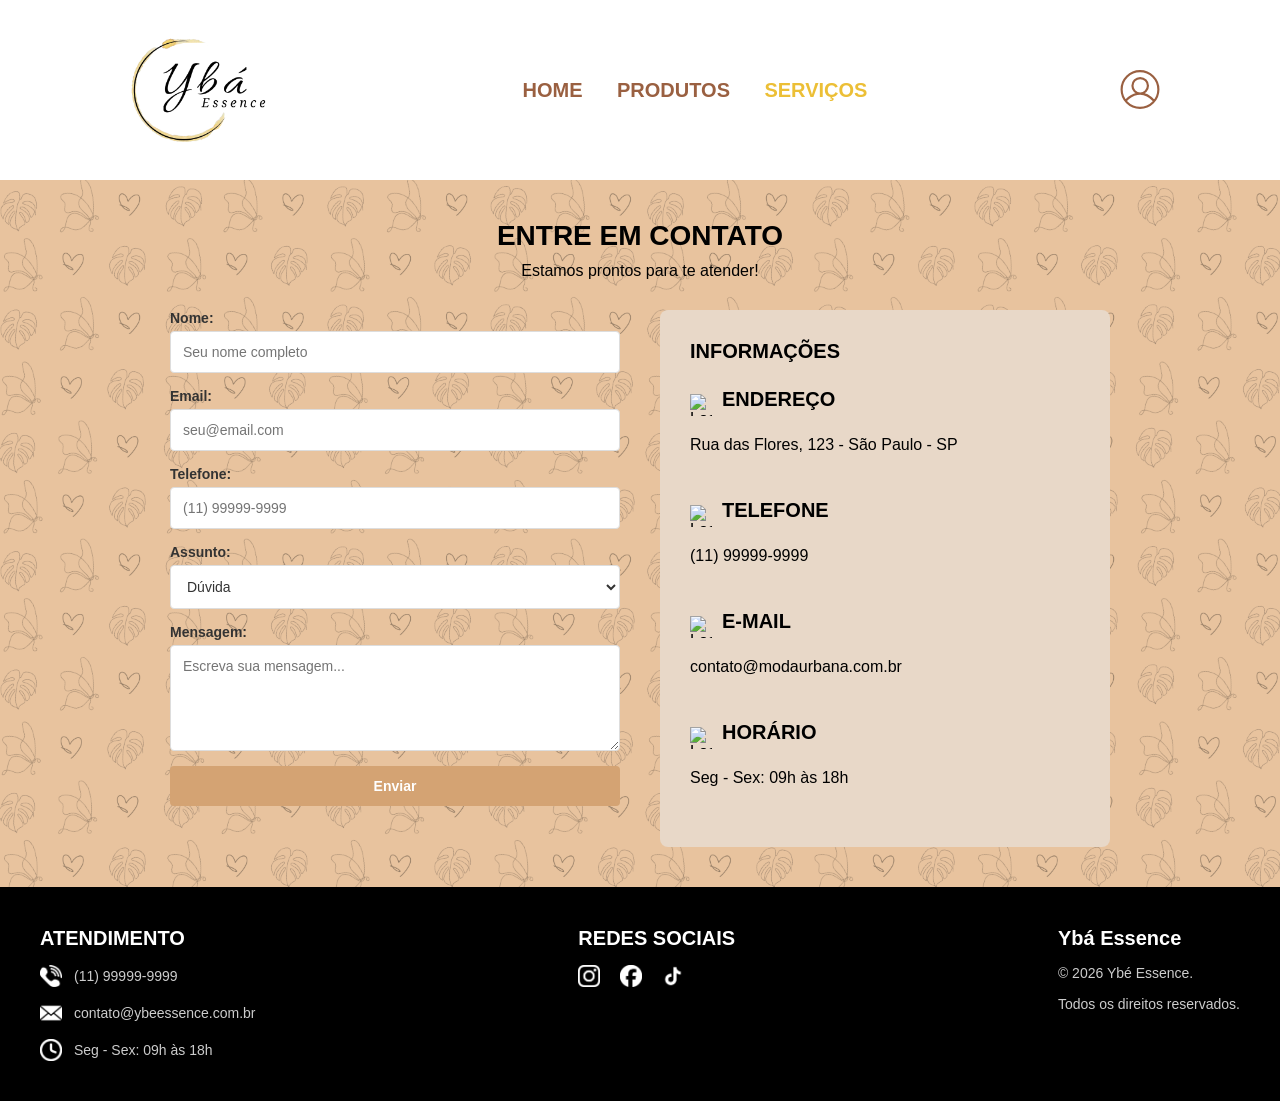
==== agendamento.html @ 57ac3f89 "Primeiro commit" ====
<!DOCTYPE html>
<html>

<head>
    <meta charset="UTF-8">
    <title>Ybá Essence | Agendamento</title>
    <link rel="stylesheet" href="css/style.css">
</head>

<body>
    <header>
        <img id="logo" src="assets/Logo.png" alt="Logo da marca">
        <nav>
            <a href="index.html">HOME</a>
            <a href="produtos.html">PRODUTOS</a>
            <a href="servicos.html" class="atual">SERVIÇOS</a>
        </nav>
        <img id="user" src="assets/Ícone - Usuário.svg" alt="User">
    </header>

    <main>
        <section id="contato">
            <h2>ENTRE EM CONTATO</h2>
            <p>Estamos prontos para te atender!</p>

            <section id="container">
                <form>
					<label for="nome">Nome:</label>
					<input type="text" name="nome" placeholder="Seu nome completo">

					<label for="email">Email:</label>
					<input type="email" name="email" placeholder="seu@email.com">

					<label for="email">Telefone:</label>
					<input type="email" name="telefone" placeholder="(11) 99999-9999">

					<label for="assunto">Assunto:</label>
					<select id="assunto" name="assunto">
						<option>Dúvida</option>
						<option>Compra</option>
						<option>Parceria</option>
					</select>

					<label for="msg">Mensagem:</label>
					<textarea id="msg" name="msg" rows="5" placeholder="Escreva sua mensagem..."></textarea>

					<input type="submit" value="Enviar" class="botao">
				</form>
                
                <div id="info">
                    <h3>INFORMAÇÕES</h3>
                    <div id="item">
                        <img src="Imagens/Local.png" alt="Localização">
                        <h3>ENDEREÇO</h3>
                    </div>
                    <p>Rua das Flores, 123 - São Paulo - SP</p>

                    <div id="item">
                        <img src="Imagens/TelefoneP.png" alt="Localização">
                        <h3>TELEFONE</h3>
                    </div>
                    <p>(11) 99999-9999</p>

                    <div id="item">
                        <img src="Imagens/EmailP.png" alt="Localização">
                        <h3>E-MAIL</h3>
                    </div>
                    <p>contato@modaurbana.com.br</p>

                    <div id="item">
                        <img src="Imagens/RelógioP.png" alt="Localização">
                        <h3>HORÁRIO</h3>
                    </div>
                    <p>Seg - Sex: 09h às 18h</p>
                </div>
			</section>
        </section>
    </main>

    <footer>
        <div class="rodape">
            <div class="atendimento">
                <h3>ATENDIMENTO</h3>
                <div class="item">
                    <img src="assets/TelefoneB.png" alt="Telefone">
                    <p>(11) 99999-9999</p>
                </div>
                <div class="item">
                    <img src="assets/EmailB.png" alt="Email">
                    <p>contato@ybeessence.com.br</p>
                </div>
                <div class="item">
                    <img src="assets/RelógioB.png" alt="Horário">
                    <p>Seg - Sex: 09h às 18h</p>
                </div>
            </div>
            <div class="redes">
                <h3>REDES SOCIAIS</h3>
                <div class="icones">
                    <img src="assets/Instagram.png" alt="Instagram">
                    <img src="assets/Facebook.png" alt="Facebook">
                    <img src="assets/TikTok.png" alt="TikTok">
                </div>
            </div>
            <div class="moda">
                <h3>Ybá Essence</h3>
                <p>© 2026 Ybé Essence.</p>
                <p>Todos os direitos reservados.</p>
            </div>
        </div>
    </footer>
</body>

</html>
---- css/style.css ----
* {
    margin: 0;
    padding: 0;
    box-sizing: border-box;
    font-family: 'Montserrat', sans-serif;
}

body {
    background-color: #E8C39E;
    display: flex;
    flex-direction: column;
    min-height: 100vh;
    background-image: url("../assets/ProductsBackground.png");
    background-size: contain;
}

main {
    flex: 1;
}

/* Tipografia Geral */
h1 {
    font-weight: bold;
    color: white;
    font-size: 40px;
}

h2 {
    font-weight: bold;
    color: black;
    font-size: 28px;
}

h3 {
    font-weight: bold;
    color: black;
    font-size: 20px;
}

p {
    color: black;
    font-size: 16px;
}

.atual,
.destaque {
    color: #ECBF36;
}

/* Botão Geral */
.botao {
    color: white;
    text-align: center;
    font-weight: bold;
    background-color: #d4a373;
    display: inline-block;
    padding: 12px 20px;
    border-radius: 4px;
    cursor: pointer;
    text-decoration: none;
    transition: background 0.3s, border-radius 0.3s;
}

.botao:hover {
    background-color: #9A6041;
    border-radius: 4px;
}


/* ==========================================
   CABEÇALHO & NAVEGAÇÃO
   ========================================== */
header {
    background-color: #ffffff;
    display: flex;
    flex-wrap: wrap;
    justify-content: space-between;
    align-items: center;
    padding: 15px 120px;
    gap: 20px;
}

#logo {
    width: 150px;
    height: auto;
    display: block;
}

nav a {
    color: #9A6041;
    text-decoration: none;
    display: inline-block;
    transition: background 0.3s, color 0.3s;
    font-weight: bold;
    font-size: 20px;
    padding: 10px 15px;
}

nav a:hover {
    background-color: #9A6041;
    color: #ffffff;
    border-radius: 4px;
}

#user {
    width: 40px;
    height: 40px;
    display: block;
}


/* ==========================================
   HOME PAGE - BANNER
   ========================================== */
#banner {
    background-image: url("../assets/Banner.png");
    background-size: cover;
    background-position: center;
    background-repeat: no-repeat;
    background-attachment: fixed;
    /* Imagem de fundo fixada ao rolar */
    display: flex;
    flex-direction: column;
    justify-content: center;
    align-items: flex-start;
    height: 700px;
    padding: 0 40px;
    gap: 20px;
}

#banner h1 {
    color: white;
    text-shadow: 2px 2px 4px #000000;
    font-weight: bold;
    font-size: 60px;
    max-width: 750px;
}

#banner p {
    color: white;
    text-shadow: 2px 2px 4px #000000;
    font-size: 30px;
    max-width: 500px;
}

#banner .botao {
    font-size: 18px;
    padding: 15px 40px;
}

/* ==========================================
   SEÇÃO BACK
   ========================================== */
#back {
    background-image: url("../assets/SobreBanner.png");
    background-size: cover;
}

/* ==========================================
   SEÇÃO SOBRE
   ========================================== */
#sobre {
    background-color: #ffffff;
    text-align: center;
    padding: 40px 20px;
    margin: 25px 25px;
    border-radius: 10px;
}

#sobre p {
    max-width: 800px;
    margin: 20px auto 20px auto;
    line-height: 1.6;
}

#bio {
    max-width: 150px;
    width: auto;
}

/* ==========================================
   CARROSSEL & GRID DE PRODUTOS
   ========================================== */
#produto {
    text-align: center;
    padding: 40px 20px 60px 20px;
}

/* Container do Carrossel (Página Inicial) */
.carrossel-wrapper {
    position: relative;
    max-width: 1200px;
    margin: 30px auto;
    padding: 0 50px;
}

.cards-carrossel {
    display: flex;
    gap: 20px;
    overflow-x: auto;
    scroll-behavior: smooth;
    padding: 10px 0;
    scrollbar-width: none;
    /* Firefox */
}

.cards-carrossel::-webkit-scrollbar {
    display: none;
    /* Chrome, Safari, Edge */
}

.cards-carrossel .roupas {
    flex: 0 0 calc(25% - 15px);
    /* Mostra 4 cards por vez */
    min-width: 240px;
}

/* Botões do Carrossel */
.btn-carrossel {
    position: absolute;
    top: 50%;
    transform: translateY(-50%);
    background-color: rgba(154, 96, 65, 0.85);
    color: white;
    border: none;
    font-size: 22px;
    width: 40px;
    height: 40px;
    border-radius: 50%;
    cursor: pointer;
    z-index: 10;
    transition: background-color 0.3s;
}

.btn-carrossel:hover {
    background-color: #9A6041;
}

.btn-carrossel.prev {
    left: 0;
}

.btn-carrossel.next {
    right: 0;
}

/* Grid de Produtos Padrão (Página de Produtos) */
.cards {
    display: flex;
    flex-wrap: wrap;
    justify-content: center;
    gap: 25px;
    max-width: 1200px;
    margin: 30px auto;
}

/* Card Individual do Produto */
.roupas {
    flex: 1 1 240px;
    max-width: 280px;
    background-color: white;
    text-align: left;
    border-radius: 8px;
    overflow: hidden;
    box-shadow: 0 4px 10px rgba(0, 0, 0, 0.05);
    display: flex;
    flex-direction: column;
}

.roupas img {
    width: 100%;
    height: 250px;
    object-fit: cover;
}

.roupas h3 {
    font-size: 16px;
    color: black;
    margin: 15px 15px 5px 15px;
}

.roupas p {
    font-weight: bold;
    color: #9A6041;
    margin: 5px 15px 15px 15px;
}

/* Botão dentro do card (Página de Produtos) */
.roupas .botao {
    margin: 0 15px 15px 15px;
    align-self: flex-start;
    padding: 8px 20px;
    font-size: 14px;
    background-color: #003C00;
}

.roupas .botao:hover {
    background-color: #081808;
}


/* ==========================================
   PÁGINA DE PRODUTOS (MENU DE FILTROS)
   ========================================== */
#menu {
    text-align: center;
    padding: 40px 20px 10px 20px;
}

#menu h2 {
    margin-bottom: 10px;
}

#menu p {
    margin-bottom: 25px;
}

.estilos {
    display: flex;
    justify-content: center;
    flex-wrap: wrap;
    gap: 15px;
    margin-bottom: 30px;
}

.estilos .botao {
    color: black;
    background-color: #ffffff;
    border: 1px solid #ddd;
}

.estilos .botao:hover {
    color: white;
    background-color: #d4a373;
    border-color: #d4a373;
}


/* ==========================================
   CONTATO, AGENDAMENTO & FORMULÁRIOS
   ========================================== */
#contato {
    padding: 40px 20px;
    text-align: center;
}

#contato h2 {
    margin-bottom: 10px;
}

#contato p {
    margin-bottom: 30px;
}

#container {
    display: flex;
    flex-wrap: wrap;
    justify-content: center;
    gap: 40px;
    max-width: 1000px;
    margin: 0 auto;
    text-align: left;
}

/* Formulário de Contato */
form {
    display: flex;
    flex-direction: column;
    width: 100%;
    max-width: 450px;
}

form label {
    font-weight: bold;
    font-size: 14px;
    margin-bottom: 5px;
    color: #333;
}

form input,
form select,
form textarea {
    width: 100%;
    /* Corrigido de 200% para 100% */
    padding: 12px;
    margin-bottom: 15px;
    border: 1px solid #ddd;
    border-radius: 4px;
    background-color: #ffffff;
    font-size: 14px;
    color: #333;
}

form .botao {
    border: none;
    align-self: flex-start;
    background-color: #d4a373;
}

form .botao:hover {
    background-color: #8f6943;
}

/* Caixa de Informações (Agendamento) */
#info {
    background-color: #e8d8c8;
    padding: 30px;
    border-radius: 8px;
    width: 100%;
    max-width: 450px;
    display: flex;
    flex-direction: column;
    gap: 15px;
}

#info h3 {
    margin-bottom: 10px;
}

#item {
    display: flex;
    align-items: center;
    gap: 10px;
}

#item img {
    width: 22px;
    height: 22px;
}

#localização {
    display: flex;
    justify-content: center;
    align-items: center;
    padding: 20px 20px 50px 20px;
    width: 100%;
}

#localização img {
    max-width: 1000px;
    width: 100%;
    height: auto;
    border-radius: 8px;
}


/* ==========================================
   RODAPÉ (STICKY FOOTER FIXADO)
   ========================================== */
footer {
    background-color: #000000;
    padding: 40px 20px;
    margin-top: auto;
    /* Empurra o rodapé para o final da tela */
}

.rodape {
    max-width: 1200px;
    margin: 0 auto;
    display: flex;
    justify-content: space-between;
    align-items: flex-start;
    gap: 40px;
    flex-wrap: wrap;
}

.atendimento,
.redes,
.moda {
    display: flex;
    flex-direction: column;
    gap: 15px;
}

.atendimento h3,
.redes h3,
.moda h3 {
    color: white;
}

.atendimento .item {
    display: flex;
    align-items: center;
    gap: 12px;
}

.atendimento .item img,
.icones img {
    width: 22px;
    height: 22px;
}

.atendimento p,
.moda p {
    color: #cccccc;
    font-size: 14px;
}

.icones {
    display: flex;
    gap: 20px;
}
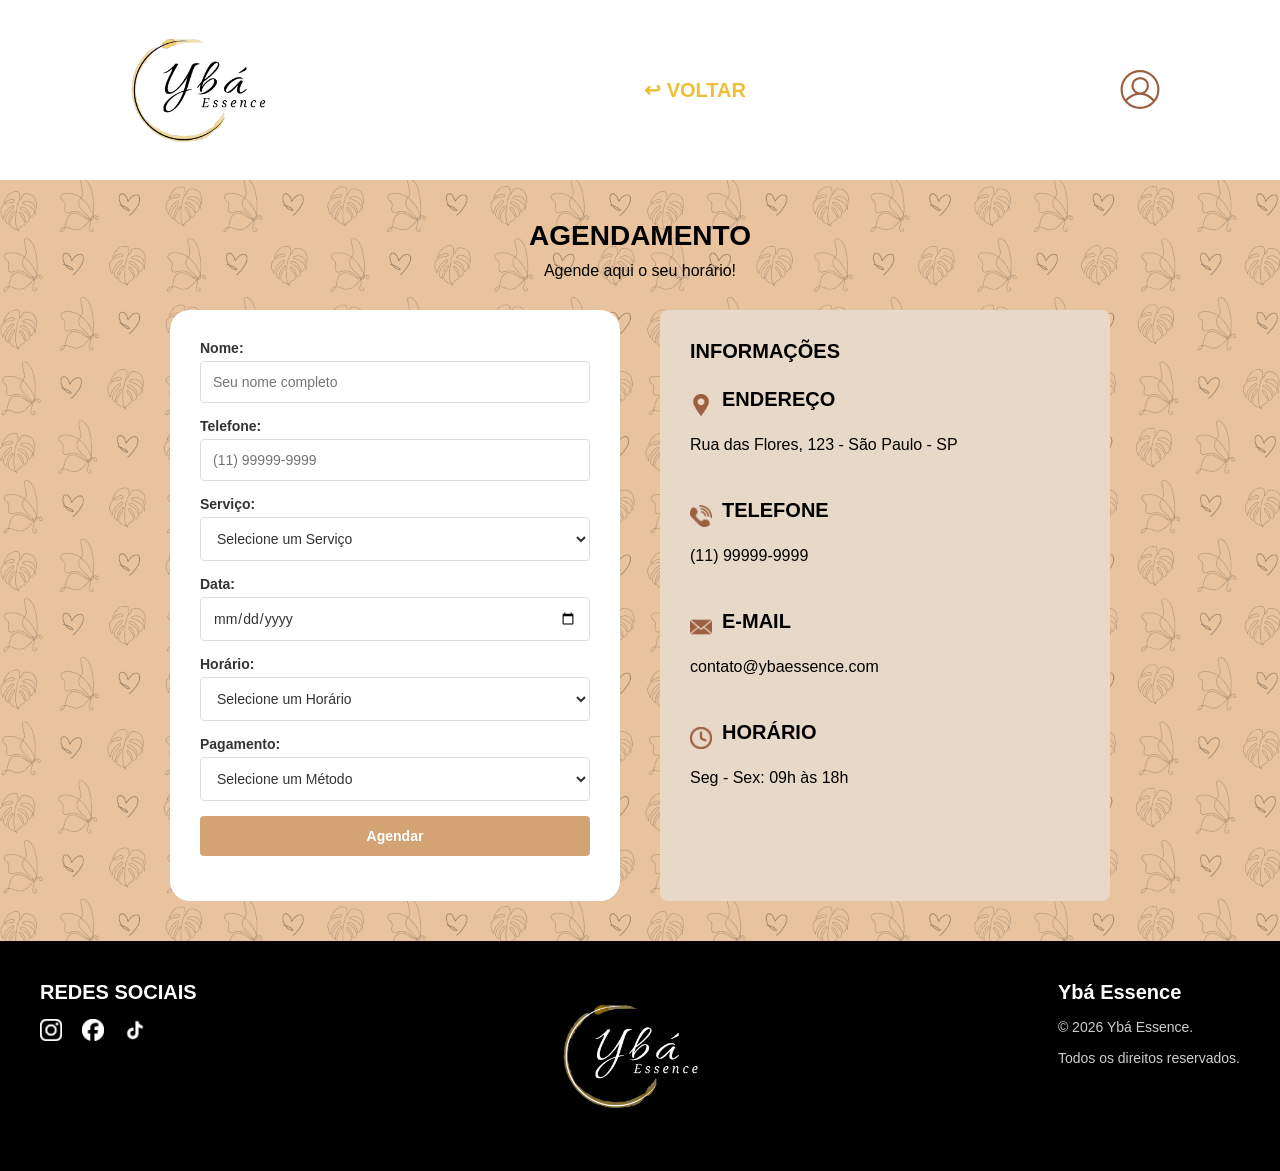
==== commit 424cfb08: "Atualização Final do Site" ====
--- a/agendamento.html
+++ b/agendamento.html
@@ -10,90 +10,97 @@
 <body>
     <header>
         <img id="logo" src="assets/Logo.png" alt="Logo da marca">
-        <nav>
-            <a href="index.html">HOME</a>
-            <a href="produtos.html">PRODUTOS</a>
-            <a href="servicos.html" class="atual">SERVIÇOS</a>
+        <nav class="agendamento-nav">
+            <a href="servicos.html" class="atual">↩ VOLTAR</a>
         </nav>
         <img id="user" src="assets/Ícone - Usuário.svg" alt="User">
     </header>
 
     <main>
         <section id="contato">
-            <h2>ENTRE EM CONTATO</h2>
-            <p>Estamos prontos para te atender!</p>
+            <h2>AGENDAMENTO</h2>
+            <p>Agende aqui o seu horário!</p>
 
             <section id="container">
                 <form>
-					<label for="nome">Nome:</label>
-					<input type="text" name="nome" placeholder="Seu nome completo">
+                    <label for="nome">Nome:</label>
+                    <input type="text" name="nome" placeholder="Seu nome completo">
 
-					<label for="email">Email:</label>
-					<input type="email" name="email" placeholder="seu@email.com">
+                    <label for="telefone">Telefone:</label>
+                    <input type="tel" name="telefone" placeholder="(11) 99999-9999">
 
-					<label for="email">Telefone:</label>
-					<input type="email" name="telefone" placeholder="(11) 99999-9999">
+                    <label for="servico">Serviço:</label>
+                    <select id="servico" name="servico">
+                        <option value="" disabled selected>Selecione um Serviço</option>
+                        <option>Bronzeamento Abrasileirado</option>
+                        <option>Depilação Brasileira</option>
+                        <option>Drenagem Linfática</option>
+                        <option>Esfoliação Corporal</option>
+                        <option>Limpeza Corporal</option>
+                        <option>Limpeza Facial</option>
+                        <option>Massagem</option>
+                    </select>
 
-					<label for="assunto">Assunto:</label>
-					<select id="assunto" name="assunto">
-						<option>Dúvida</option>
-						<option>Compra</option>
-						<option>Parceria</option>
-					</select>
+                    <label for="data">Data:</label>
+                    <input type="date" id="data" name="data">
 
-					<label for="msg">Mensagem:</label>
-					<textarea id="msg" name="msg" rows="5" placeholder="Escreva sua mensagem..."></textarea>
+                    <label for="horario">Horário:</label>
+                    <select id="horario" name="horario">
+                        <option value="" disabled selected>Selecione um Horário</option>
+                        <option>09:00</option>
+                        <option>10:00</option>
+                        <option>11:00</option>
+                        <option>12:00</option>
+                        <option>13:00</option>
+                        <option>14:00</option>
+                        <option>15:00</option>
+                        <option>16:00</option>
+                        <option>17:00</option>
+                    </select>
 
-					<input type="submit" value="Enviar" class="botao">
-				</form>
-                
+                    <label for="pagamento">Pagamento:</label>
+                    <select id="pagamento" name="pagamento">
+                        <option value="" disabled selected>Selecione um Método</option>
+                        <option>PIX</option>
+                        <option>Cartão de Crédito</option>
+                        <option>Cartão de Débito</option>
+                    </select>
+
+                    <input type="submit" value="Agendar" class="botao">
+                </form>
+
                 <div id="info">
                     <h3>INFORMAÇÕES</h3>
                     <div id="item">
-                        <img src="Imagens/Local.png" alt="Localização">
+                        <img src="assets/Localização.png" alt="Localização">
                         <h3>ENDEREÇO</h3>
                     </div>
                     <p>Rua das Flores, 123 - São Paulo - SP</p>
 
                     <div id="item">
-                        <img src="Imagens/TelefoneP.png" alt="Localização">
+                        <img src="assets/Telefone.png" alt="Localização">
                         <h3>TELEFONE</h3>
                     </div>
                     <p>(11) 99999-9999</p>
 
                     <div id="item">
-                        <img src="Imagens/EmailP.png" alt="Localização">
+                        <img src="assets/Email.png" alt="Localização">
                         <h3>E-MAIL</h3>
                     </div>
-                    <p>contato@modaurbana.com.br</p>
+                    <p>contato@ybaessence.com</p>
 
                     <div id="item">
-                        <img src="Imagens/RelógioP.png" alt="Localização">
+                        <img src="assets/Relógio.png" alt="Localização">
                         <h3>HORÁRIO</h3>
                     </div>
                     <p>Seg - Sex: 09h às 18h</p>
                 </div>
-			</section>
+            </section>
         </section>
     </main>
 
     <footer>
         <div class="rodape">
-            <div class="atendimento">
-                <h3>ATENDIMENTO</h3>
-                <div class="item">
-                    <img src="assets/TelefoneB.png" alt="Telefone">
-                    <p>(11) 99999-9999</p>
-                </div>
-                <div class="item">
-                    <img src="assets/EmailB.png" alt="Email">
-                    <p>contato@ybeessence.com.br</p>
-                </div>
-                <div class="item">
-                    <img src="assets/RelógioB.png" alt="Horário">
-                    <p>Seg - Sex: 09h às 18h</p>
-                </div>
-            </div>
             <div class="redes">
                 <h3>REDES SOCIAIS</h3>
                 <div class="icones">
@@ -102,9 +109,10 @@
                     <img src="assets/TikTok.png" alt="TikTok">
                 </div>
             </div>
+            <img id="logo" src="assets/LogoBranco.png" alt="Logo da marca">
             <div class="moda">
                 <h3>Ybá Essence</h3>
-                <p>© 2026 Ybé Essence.</p>
+                <p>© 2026 Ybá Essence.</p>
                 <p>Todos os direitos reservados.</p>
             </div>
         </div>
--- a/css/style.css
+++ b/css/style.css
@@ -66,7 +66,6 @@
     border-radius: 4px;
 }
 
-
 /* ==========================================
    CABEÇALHO & NAVEGAÇÃO
    ========================================== */
@@ -107,7 +106,6 @@
     height: 40px;
     display: block;
 }
-
 
 /* ==========================================
    HOME PAGE - BANNER
@@ -118,7 +116,6 @@
     background-position: center;
     background-repeat: no-repeat;
     background-attachment: fixed;
-    /* Imagem de fundo fixada ao rolar */
     display: flex;
     flex-direction: column;
     justify-content: center;
@@ -148,16 +145,13 @@
     padding: 15px 40px;
 }
 
-/* ==========================================
-   SEÇÃO BACK
-   ========================================== */
 #back {
     background-image: url("../assets/SobreBanner.png");
     background-size: cover;
 }
 
 /* ==========================================
-   SEÇÃO SOBRE
+   SEÇÃO SOBRE / AGENDAR PADRÃO (Home e Produtos)
    ========================================== */
 #sobre {
     background-color: #ffffff;
@@ -173,9 +167,12 @@
     line-height: 1.6;
 }
 
+/* Correção para o ícone da Biotecnology na página de Produtos */
 #bio {
-    max-width: 150px;
-    width: auto;
+    width: 150px;
+    height: auto;
+    display: block;
+    margin: 0 auto 15px auto;
 }
 
 /* ==========================================
@@ -186,7 +183,6 @@
     padding: 40px 20px 60px 20px;
 }
 
-/* Container do Carrossel (Página Inicial) */
 .carrossel-wrapper {
     position: relative;
     max-width: 1200px;
@@ -201,21 +197,17 @@
     scroll-behavior: smooth;
     padding: 10px 0;
     scrollbar-width: none;
-    /* Firefox */
 }
 
 .cards-carrossel::-webkit-scrollbar {
     display: none;
-    /* Chrome, Safari, Edge */
 }
 
 .cards-carrossel .roupas {
     flex: 0 0 calc(25% - 15px);
-    /* Mostra 4 cards por vez */
     min-width: 240px;
 }
 
-/* Botões do Carrossel */
 .btn-carrossel {
     position: absolute;
     top: 50%;
@@ -244,7 +236,6 @@
     right: 0;
 }
 
-/* Grid de Produtos Padrão (Página de Produtos) */
 .cards {
     display: flex;
     flex-wrap: wrap;
@@ -254,7 +245,6 @@
     margin: 30px auto;
 }
 
-/* Card Individual do Produto */
 .roupas {
     flex: 1 1 240px;
     max-width: 280px;
@@ -285,7 +275,11 @@
     margin: 5px 15px 15px 15px;
 }
 
-/* Botão dentro do card (Página de Produtos) */
+.roupas:hover {
+    transform: translateY(-5px);
+    box-shadow: 0 8px 15px rgba(0, 0, 0, 0.15);
+}
+
 .roupas .botao {
     margin: 0 15px 15px 15px;
     align-self: flex-start;
@@ -298,6 +292,224 @@
     background-color: #081808;
 }
 
+/* ==========================================
+   PÁGINA DE SERVIÇOS (LAYOUT CASCATA & BANNER)
+   ========================================== */
+.pagina-servicos #servicos-container {
+    display: flex;
+    width: 100%;
+    align-items: stretch;
+    /* Garante que os dois lados tenham a mesma altura */
+}
+
+.pagina-servicos .servicos-banner-lado {
+    width: 55%;
+    display: flex;
+    flex-direction: column;
+    justify-content: space-between;
+    /* Distribui o banner no topo e o card agendar no fim */
+    gap: 30px;
+    padding-bottom: 40px;
+}
+
+.pagina-servicos .banner-conteudo {
+    background-image: url("../assets/ServicoBanner.png");
+    background-size: cover;
+    background-position: center;
+    padding: 80px 50px;
+    clip-path: polygon(0 0, 100% 0, 80% 100%, 0 100%);
+    flex: 1;
+    /* Faz o banner se expandir para preencher todo o espaço vertical acima do card */
+    display: flex;
+    flex-direction: column;
+    justify-content: center;
+}
+
+.pagina-servicos .banner-conteudo h1 {
+    font-size: 100px;
+    color: white;
+    text-shadow: 2px 2px 4px rgba(0, 0, 0, 0.6);
+    margin-bottom: 20px;
+}
+
+
+/* Seção Agendar */
+.pagina-servicos #agendar {
+    width: 90%;
+    max-width: 810px;
+    background-color: white;
+    border-radius: 8px;
+    padding: 25px;
+    margin-left: 20px;
+    box-shadow: 0 4px 10px rgba(0, 0, 0, 0.05);
+    display: flex;
+    flex-direction: row;
+    align-items: center;
+    gap: 20px;
+}
+
+.pagina-servicos #agendar img {
+    width: 100px;
+    height: 100px;
+    object-fit: contain;
+    margin: 0;
+}
+
+.pagina-servicos .agendar-texto {
+    display: flex;
+    flex-direction: column;
+    align-items: flex-start;
+    gap: 10px;
+}
+
+.pagina-servicos .agendar-texto h2 {
+    font-size: 22px;
+    color: black;
+}
+
+.pagina-servicos .agendar-texto p {
+    font-size: 15px;
+    color: #333;
+    line-height: 1.4;
+}
+
+.pagina-servicos .agendar-texto .botao {
+    margin-top: 5px;
+}
+
+/* Lado Direito: Cards em Cascata */
+.pagina-servicos .servicos-cards-lado {
+    width: 45%;
+    padding: 40px 20px;
+}
+
+.pagina-servicos .cards-cascata {
+    display: flex;
+    flex-direction: column;
+    gap: 35px;
+}
+
+/* Card individual do serviço */
+.pagina-servicos .servico {
+    flex: 1 1 170px;
+    max-width: 450px;
+    background-color: white;
+    text-align: left;
+    border-radius: 8px;
+    overflow: hidden;
+    box-shadow: 0 4px 10px rgba(0, 0, 0, 0.05);
+    display: flex;
+    flex-direction: row;
+    align-items: center;
+    padding: 15px;
+    gap: 15px;
+    transition: transform 0.3s ease;
+}
+
+/* Imagem do ícone/serviço */
+.pagina-servicos .servico img {
+    width: 80px;
+    height: 80px;
+    object-fit: contain;
+    flex-shrink: 0;
+    margin: 0;
+}
+
+/* Container de Texto (Título + Descrição em coluna) */
+.pagina-servicos .servico-info {
+    display: flex;
+    flex-direction: column;
+    gap: 6px;
+}
+
+.pagina-servicos .servico-info h3 {
+    font-size: 17px;
+    color: black;
+    margin: 0;
+    font-weight: bold;
+}
+
+.pagina-servicos .servico-info p {
+    font-size: 13px;
+    color: #444444;
+    line-height: 1.4;
+    margin: 0;
+}
+
+.pagina-servicos .cards-cascata .card-1 {
+    margin-left: 230px;
+}
+
+.pagina-servicos .cards-cascata .card-2 {
+    margin-left: 210px;
+}
+
+.pagina-servicos .cards-cascata .card-3 {
+    margin-left: 170px;
+}
+
+.pagina-servicos .cards-cascata .card-4 {
+    margin-left: 130px;
+}
+
+.pagina-servicos .cards-cascata .card-5 {
+    margin-left: 90px;
+}
+
+.pagina-servicos .cards-cascata .card-6 {
+    margin-left: 50px;
+}
+
+.pagina-servicos .cards-cascata .card-7 {
+    margin-left: 10px;
+}
+
+.pagina-servicos .cards-cascata .servico:hover {
+    transform: translateY(-5px);
+    box-shadow: 0 8px 15px rgba(0, 0, 0, 0.15);
+}
+
+@media (max-width: 900px) {
+    .pagina-servicos #servicos-container {
+        flex-direction: column;
+    }
+
+    .pagina-servicos .servicos-banner-lado,
+    .pagina-servicos .servicos-cards-lado {
+        width: 100%;
+        padding: 20px;
+    }
+
+    .pagina-servicos #agendar {
+        width: 100%;
+        margin-left: 0;
+    }
+
+    .pagina-servicos .cards-cascata .servico {
+        margin-left: 0 !important;
+    }
+}
+
+@media (max-width: 900px) {
+    .pagina-servicos #servicos-container {
+        flex-direction: column;
+    }
+
+    .pagina-servicos .servicos-banner-lado,
+    .pagina-servicos .servicos-cards-lado {
+        width: 100%;
+        padding: 20px;
+    }
+
+    .pagina-servicos #agendar {
+        width: 100%;
+        margin-left: 0;
+    }
+
+    .pagina-servicos .cards-cascata .servico {
+        margin-left: 0 !important;
+    }
+}
 
 /* ==========================================
    PÁGINA DE PRODUTOS (MENU DE FILTROS)
@@ -335,9 +547,8 @@
     border-color: #d4a373;
 }
 
-
 /* ==========================================
-   CONTATO, AGENDAMENTO & FORMULÁRIOS
+   CONTATO & AGENDAMENTO
    ========================================== */
 #contato {
     padding: 40px 20px;
@@ -362,12 +573,14 @@
     text-align: left;
 }
 
-/* Formulário de Contato */
 form {
     display: flex;
     flex-direction: column;
+    background-color: #ffffff;
+    border-radius: 20px;
     width: 100%;
     max-width: 450px;
+    padding: 30px;
 }
 
 form label {
@@ -381,7 +594,6 @@
 form select,
 form textarea {
     width: 100%;
-    /* Corrigido de 200% para 100% */
     padding: 12px;
     margin-bottom: 15px;
     border: 1px solid #ddd;
@@ -401,7 +613,6 @@
     background-color: #8f6943;
 }
 
-/* Caixa de Informações (Agendamento) */
 #info {
     background-color: #e8d8c8;
     padding: 30px;
@@ -443,15 +654,13 @@
     border-radius: 8px;
 }
 
-
 /* ==========================================
-   RODAPÉ (STICKY FOOTER FIXADO)
+   RODAPÉ
    ========================================== */
 footer {
     background-color: #000000;
     padding: 40px 20px;
     margin-top: auto;
-    /* Empurra o rodapé para o final da tela */
 }
 
 .rodape {
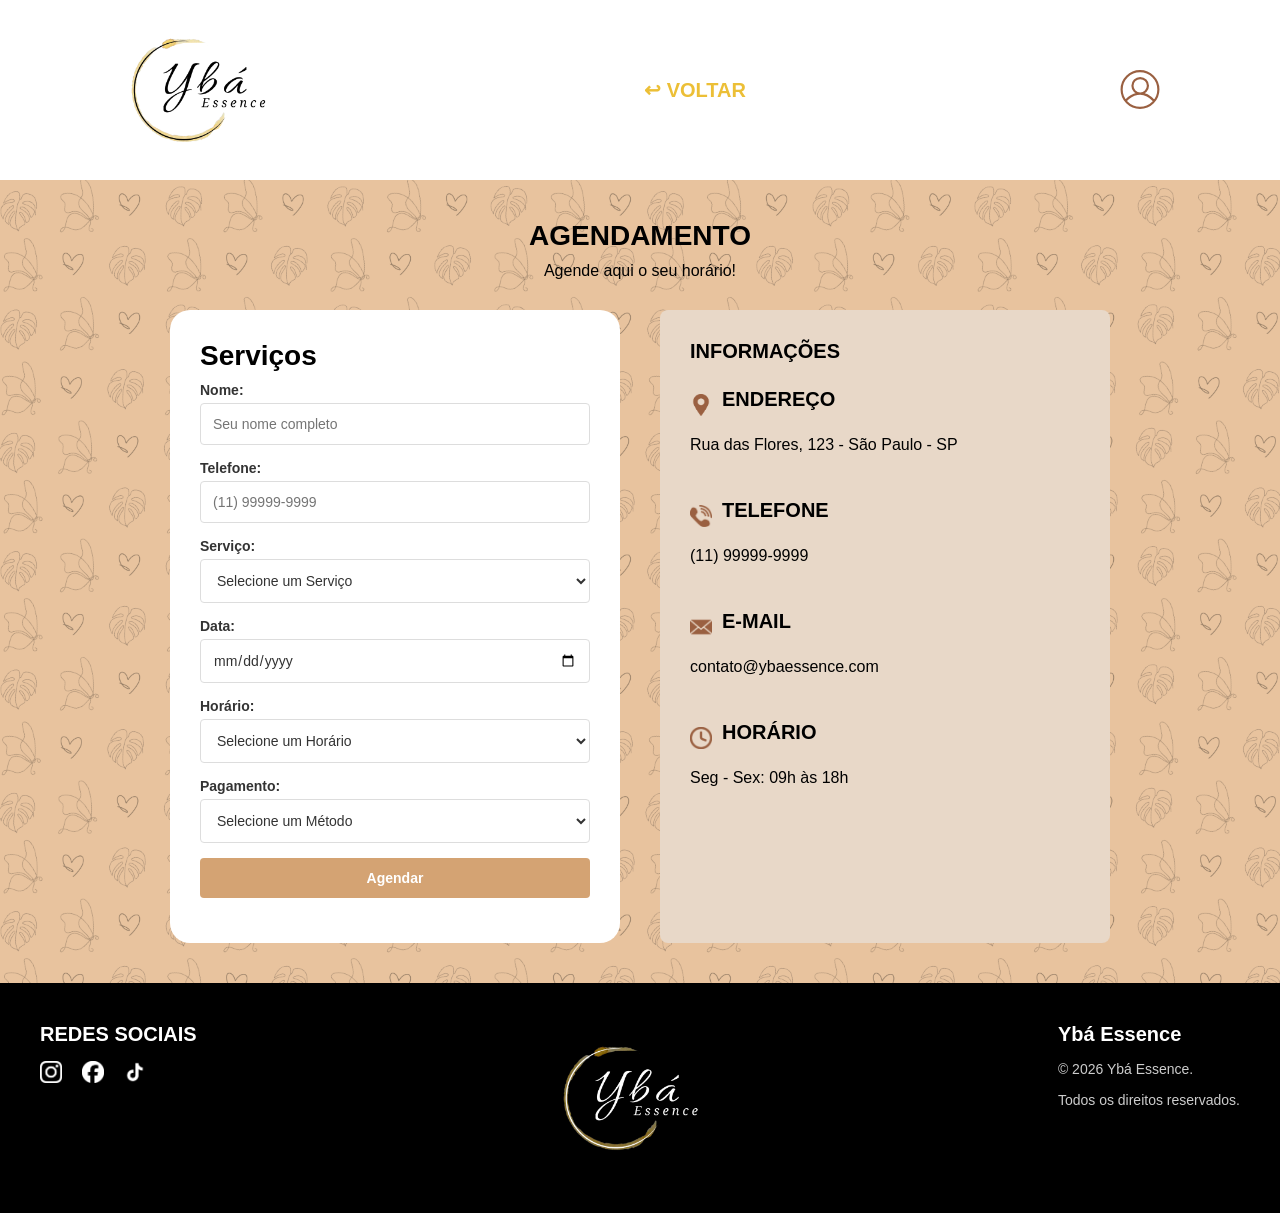
==== commit 70c02f6d: "Atualização da responsividade" ====
--- a/agendamento.html
+++ b/agendamento.html
@@ -23,6 +23,8 @@
 
             <section id="container">
                 <form>
+                    <h2>Serviços</h2>
+
                     <label for="nome">Nome:</label>
                     <input type="text" name="nome" placeholder="Seu nome completo">
 
--- a/css/style.css
+++ b/css/style.css
@@ -437,31 +437,31 @@
 }
 
 .pagina-servicos .cards-cascata .card-1 {
-    margin-left: 230px;
+    margin-left: 210px;
 }
 
 .pagina-servicos .cards-cascata .card-2 {
-    margin-left: 210px;
+    margin-left: 190px;
 }
 
 .pagina-servicos .cards-cascata .card-3 {
-    margin-left: 170px;
+    margin-left: 150px;
 }
 
 .pagina-servicos .cards-cascata .card-4 {
-    margin-left: 130px;
+    margin-left: 110px;
 }
 
 .pagina-servicos .cards-cascata .card-5 {
-    margin-left: 90px;
+    margin-left: 70px;
 }
 
 .pagina-servicos .cards-cascata .card-6 {
-    margin-left: 50px;
+    margin-left: 30px;
 }
 
 .pagina-servicos .cards-cascata .card-7 {
-    margin-left: 10px;
+    margin-left: -10px;
 }
 
 .pagina-servicos .cards-cascata .servico:hover {
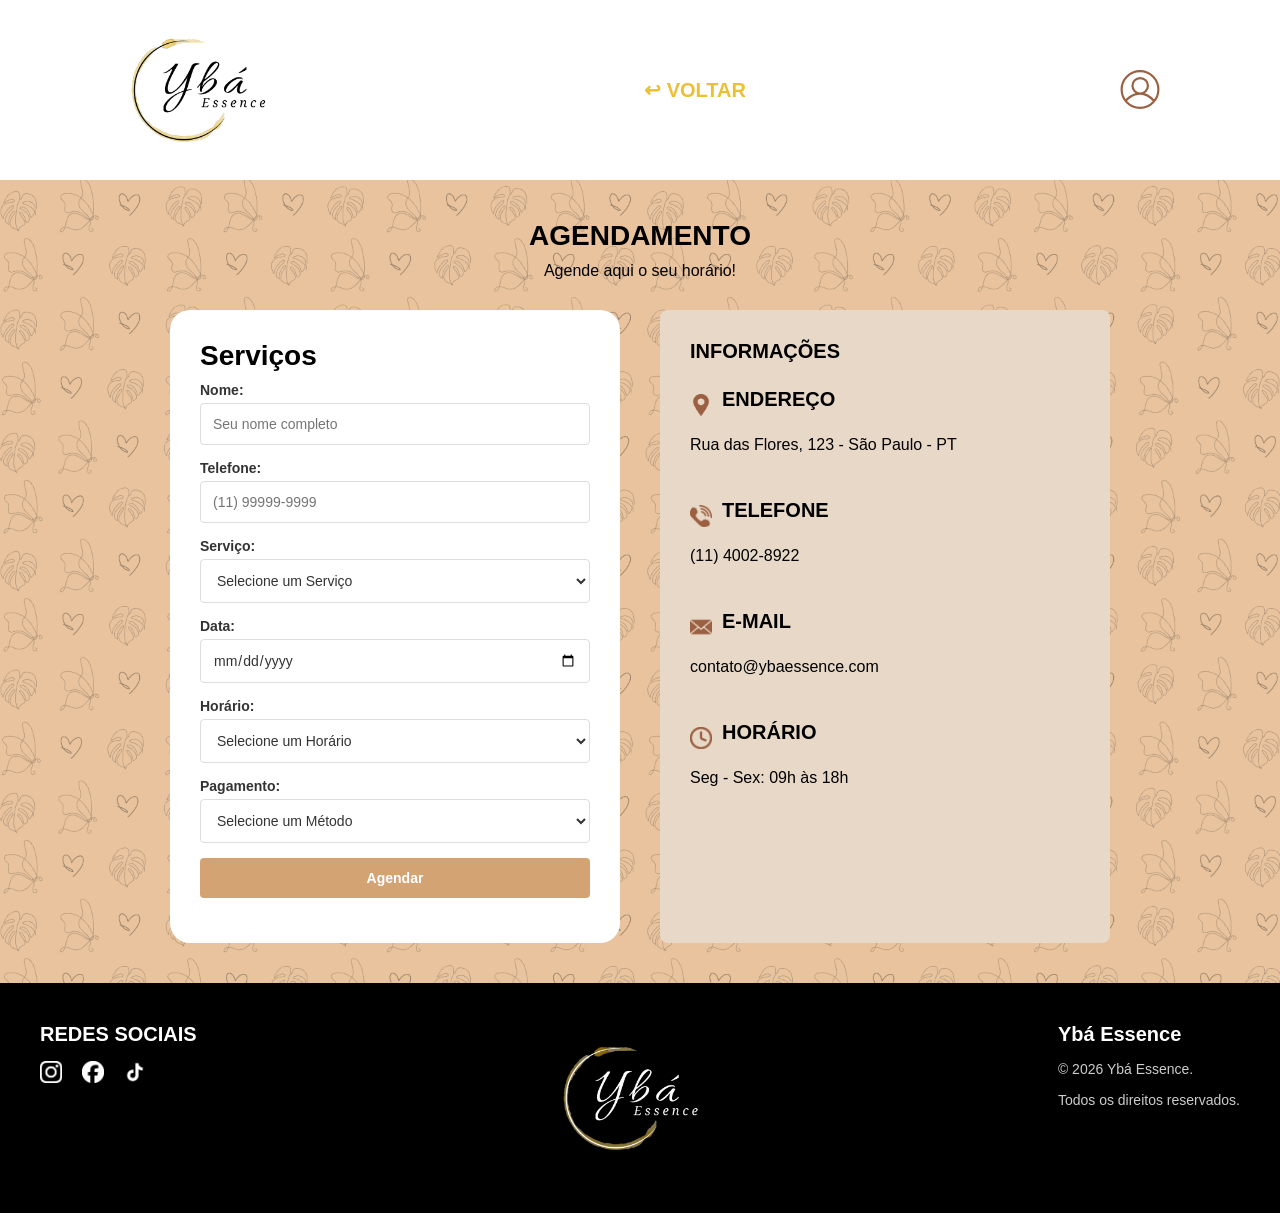
==== commit c87776b2: "Telefone atualizado" ====
--- a/agendamento.html
+++ b/agendamento.html
@@ -3,6 +3,7 @@
 
 <head>
     <meta charset="UTF-8">
+    <meta name="viewport" content="width=device-width, initial-scale=1.0">
     <title>Ybá Essence | Agendamento</title>
     <link rel="stylesheet" href="css/style.css">
 </head>
@@ -77,13 +78,13 @@
                         <img src="assets/Localização.png" alt="Localização">
                         <h3>ENDEREÇO</h3>
                     </div>
-                    <p>Rua das Flores, 123 - São Paulo - SP</p>
+                    <p>Rua das Flores, 123 - São Paulo - PT</p>
 
                     <div id="item">
                         <img src="assets/Telefone.png" alt="Localização">
                         <h3>TELEFONE</h3>
                     </div>
-                    <p>(11) 99999-9999</p>
+                    <p>(11) 4002-8922</p>
 
                     <div id="item">
                         <img src="assets/Email.png" alt="Localização">
--- a/css/style.css
+++ b/css/style.css
@@ -85,6 +85,12 @@
     display: block;
 }
 
+nav {
+    display: flex;
+    align-items: center;
+    gap: 10px;
+}
+
 nav a {
     color: #9A6041;
     text-decoration: none;
@@ -167,7 +173,6 @@
     line-height: 1.6;
 }
 
-/* Correção para o ícone da Biotecnology na página de Produtos */
 #bio {
     width: 150px;
     height: auto;
@@ -293,103 +298,49 @@
 }
 
 /* ==========================================
-   PÁGINA DE SERVIÇOS (LAYOUT CASCATA & BANNER)
+   PÁGINA DE SERVIÇOS (DESKTOP)
    ========================================== */
 .pagina-servicos #servicos-container {
-    display: flex;
+    display: grid;
+    grid-template-columns: 55% 45%;
     width: 100%;
     align-items: stretch;
-    /* Garante que os dois lados tenham a mesma altura */
-}
-
+    /* Faz o lado esquerdo acompanhar toda a altura dos cards */
+}
+
+/* Lado Esquerdo - Banner ocupa 100% da altura dos cards */
 .pagina-servicos .servicos-banner-lado {
-    width: 55%;
-    display: flex;
-    flex-direction: column;
-    justify-content: space-between;
-    /* Distribui o banner no topo e o card agendar no fim */
-    gap: 30px;
-    padding-bottom: 40px;
-}
-
-.pagina-servicos .banner-conteudo {
+    grid-column: 1;
     background-image: url("../assets/ServicoBanner.png");
     background-size: cover;
     background-position: center;
-    padding: 80px 50px;
-    clip-path: polygon(0 0, 100% 0, 80% 100%, 0 100%);
-    flex: 1;
-    /* Faz o banner se expandir para preencher todo o espaço vertical acima do card */
-    display: flex;
-    flex-direction: column;
-    justify-content: center;
+    clip-path: polygon(0 0, 100% 0, 82% 100%, 0 100%);
+    display: flex;
+    align-items: center;
+    padding: 60px;
+    min-height: 100%;
 }
 
 .pagina-servicos .banner-conteudo h1 {
-    font-size: 100px;
+    font-size: 65px;
     color: white;
     text-shadow: 2px 2px 4px rgba(0, 0, 0, 0.6);
-    margin-bottom: 20px;
-}
-
-
-/* Seção Agendar */
-.pagina-servicos #agendar {
-    width: 90%;
-    max-width: 810px;
-    background-color: white;
-    border-radius: 8px;
-    padding: 25px;
-    margin-left: 20px;
-    box-shadow: 0 4px 10px rgba(0, 0, 0, 0.05);
-    display: flex;
-    flex-direction: row;
-    align-items: center;
-    gap: 20px;
-}
-
-.pagina-servicos #agendar img {
-    width: 100px;
-    height: 100px;
-    object-fit: contain;
-    margin: 0;
-}
-
-.pagina-servicos .agendar-texto {
-    display: flex;
-    flex-direction: column;
-    align-items: flex-start;
-    gap: 10px;
-}
-
-.pagina-servicos .agendar-texto h2 {
-    font-size: 22px;
-    color: black;
-}
-
-.pagina-servicos .agendar-texto p {
-    font-size: 15px;
-    color: #333;
-    line-height: 1.4;
-}
-
-.pagina-servicos .agendar-texto .botao {
-    margin-top: 5px;
+    max-width: 480px;
+    line-height: 1.1;
 }
 
 /* Lado Direito: Cards em Cascata */
 .pagina-servicos .servicos-cards-lado {
-    width: 45%;
+    grid-column: 2;
     padding: 40px 20px;
 }
 
 .pagina-servicos .cards-cascata {
     display: flex;
     flex-direction: column;
-    gap: 35px;
-}
-
-/* Card individual do serviço */
+    gap: 30px;
+}
+
 .pagina-servicos .servico {
     flex: 1 1 170px;
     max-width: 450px;
@@ -406,7 +357,6 @@
     transition: transform 0.3s ease;
 }
 
-/* Imagem do ícone/serviço */
 .pagina-servicos .servico img {
     width: 80px;
     height: 80px;
@@ -415,7 +365,6 @@
     margin: 0;
 }
 
-/* Container de Texto (Título + Descrição em coluna) */
 .pagina-servicos .servico-info {
     display: flex;
     flex-direction: column;
@@ -436,6 +385,7 @@
     margin: 0;
 }
 
+/* Efeito de Escada dos Cards no Desktop */
 .pagina-servicos .cards-cascata .card-1 {
     margin-left: 210px;
 }
@@ -469,46 +419,44 @@
     box-shadow: 0 8px 15px rgba(0, 0, 0, 0.15);
 }
 
-@media (max-width: 900px) {
-    .pagina-servicos #servicos-container {
-        flex-direction: column;
-    }
-
-    .pagina-servicos .servicos-banner-lado,
-    .pagina-servicos .servicos-cards-lado {
-        width: 100%;
-        padding: 20px;
-    }
-
-    .pagina-servicos #agendar {
-        width: 100%;
-        margin-left: 0;
-    }
-
-    .pagina-servicos .cards-cascata .servico {
-        margin-left: 0 !important;
-    }
-}
-
-@media (max-width: 900px) {
-    .pagina-servicos #servicos-container {
-        flex-direction: column;
-    }
-
-    .pagina-servicos .servicos-banner-lado,
-    .pagina-servicos .servicos-cards-lado {
-        width: 100%;
-        padding: 20px;
-    }
-
-    .pagina-servicos #agendar {
-        width: 100%;
-        margin-left: 0;
-    }
-
-    .pagina-servicos .cards-cascata .servico {
-        margin-left: 0 !important;
-    }
+/* Seção Agendar no Final da Página (Desktop) */
+.pagina-servicos #agendar {
+    width: calc(100% - 80px);
+    max-width: 1100px;
+    background-color: white;
+    border-radius: 8px;
+    padding: 30px 40px;
+    margin: 40px auto 60px auto;
+    box-shadow: 0 4px 10px rgba(0, 0, 0, 0.05);
+    display: flex;
+    flex-direction: row;
+    align-items: center;
+    justify-content: flex-start;
+    gap: 30px;
+}
+
+.pagina-servicos #agendar img {
+    width: 90px;
+    height: 90px;
+    object-fit: contain;
+    margin: 0;
+}
+
+.pagina-servicos .agendar-texto {
+    display: flex;
+    flex-direction: column;
+    align-items: flex-start;
+    gap: 10px;
+}
+
+.pagina-servicos .agendar-texto h2 {
+    font-size: 24px;
+    color: black;
+}
+
+.pagina-servicos .agendar-texto p {
+    font-size: 16px;
+    color: #333;
 }
 
 /* ==========================================
@@ -708,4 +656,155 @@
 .icones {
     display: flex;
     gap: 20px;
+}
+
+/* ==========================================
+   RESPONSIVIDADE MOBILE (Telas até 900px)
+   ========================================== */
+@media (max-width: 900px) {
+
+    /* --- BANNER DA HOME --- */
+    #banner {
+        height: auto;
+        /* Permite que a altura se ajuste ao conteúdo */
+        min-height: 480px;
+        /* Mantém uma boa proporção visual */
+        padding: 40px 20px;
+        background-attachment: scroll;
+        /* Desativa a fixação que quebra no mobile */
+        justify-content: center;
+        align-items: center;
+        /* Centraliza o conteúdo no celular */
+        text-align: center;
+        gap: 15px;
+    }
+
+    #banner h1 {
+        font-size: 28px;
+        /* Reduz o tamanho do título principal */
+        line-height: 1.2;
+        max-width: 100%;
+    }
+
+    #banner p {
+        font-size: 16px;
+        /* Reduz o tamanho do parágrafo */
+        line-height: 1.4;
+        max-width: 100%;
+    }
+
+    #banner .botao {
+        font-size: 14px;
+        padding: 12px 30px;
+        margin-top: 10px;
+    }
+
+    header {
+        padding: 15px;
+        justify-content: space-between;
+        gap: 10px;
+    }
+
+    #logo {
+        width: 100px;
+    }
+
+    nav {
+        gap: 5px;
+    }
+
+    nav a {
+        font-size: 13px;
+        padding: 5px 8px;
+    }
+
+    #user {
+        width: 30px;
+        height: 30px;
+    }
+
+    /* Desfaz o grid no Mobile */
+    .pagina-servicos #servicos-container {
+        display: flex;
+        flex-direction: column;
+        width: 100%;
+        padding: 0;
+    }
+
+    .pagina-servicos .servicos-banner-lado {
+        width: 100%;
+        clip-path: none;
+        min-height: 180px;
+        padding: 40px 20px;
+        text-align: center;
+        justify-content: center;
+    }
+
+    .pagina-servicos .banner-conteudo h1 {
+        font-size: 28px;
+        max-width: 100%;
+        text-align: center;
+    }
+
+    .pagina-servicos .servicos-cards-lado {
+        width: 100%;
+        padding: 20px 15px;
+    }
+
+    .pagina-servicos .cards-cascata {
+        gap: 12px;
+    }
+
+    .pagina-servicos .cards-cascata .card-1,
+    .pagina-servicos .cards-cascata .card-2,
+    .pagina-servicos .cards-cascata .card-3,
+    .pagina-servicos .cards-cascata .card-4,
+    .pagina-servicos .cards-cascata .card-5,
+    .pagina-servicos .cards-cascata .card-6,
+    .pagina-servicos .cards-cascata .card-7 {
+        margin-left: 0 !important;
+    }
+
+    .pagina-servicos .servico {
+        max-width: 100% !important;
+        width: 100% !important;
+        padding: 12px;
+        gap: 10px;
+    }
+
+    .pagina-servicos .servico img {
+        width: 45px !important;
+        height: 45px !important;
+    }
+
+    .pagina-servicos .servico-info h3 {
+        font-size: 15px;
+    }
+
+    .pagina-servicos .servico-info p {
+        font-size: 12px;
+        line-height: 1.3;
+    }
+
+    /* Bloco Agendar no Mobile */
+    .pagina-servicos #agendar {
+        width: calc(100% - 30px);
+        margin: 20px auto 30px auto;
+        padding: 20px;
+        flex-direction: row;
+        gap: 15px;
+    }
+
+    .pagina-servicos #agendar img {
+        width: 60px;
+        height: 60px;
+    }
+
+    .pagina-servicos .agendar-texto h2 {
+        font-size: 18px;
+    }
+
+    .pagina-servicos .agendar-texto p {
+        font-size: 13px;
+    }
 }
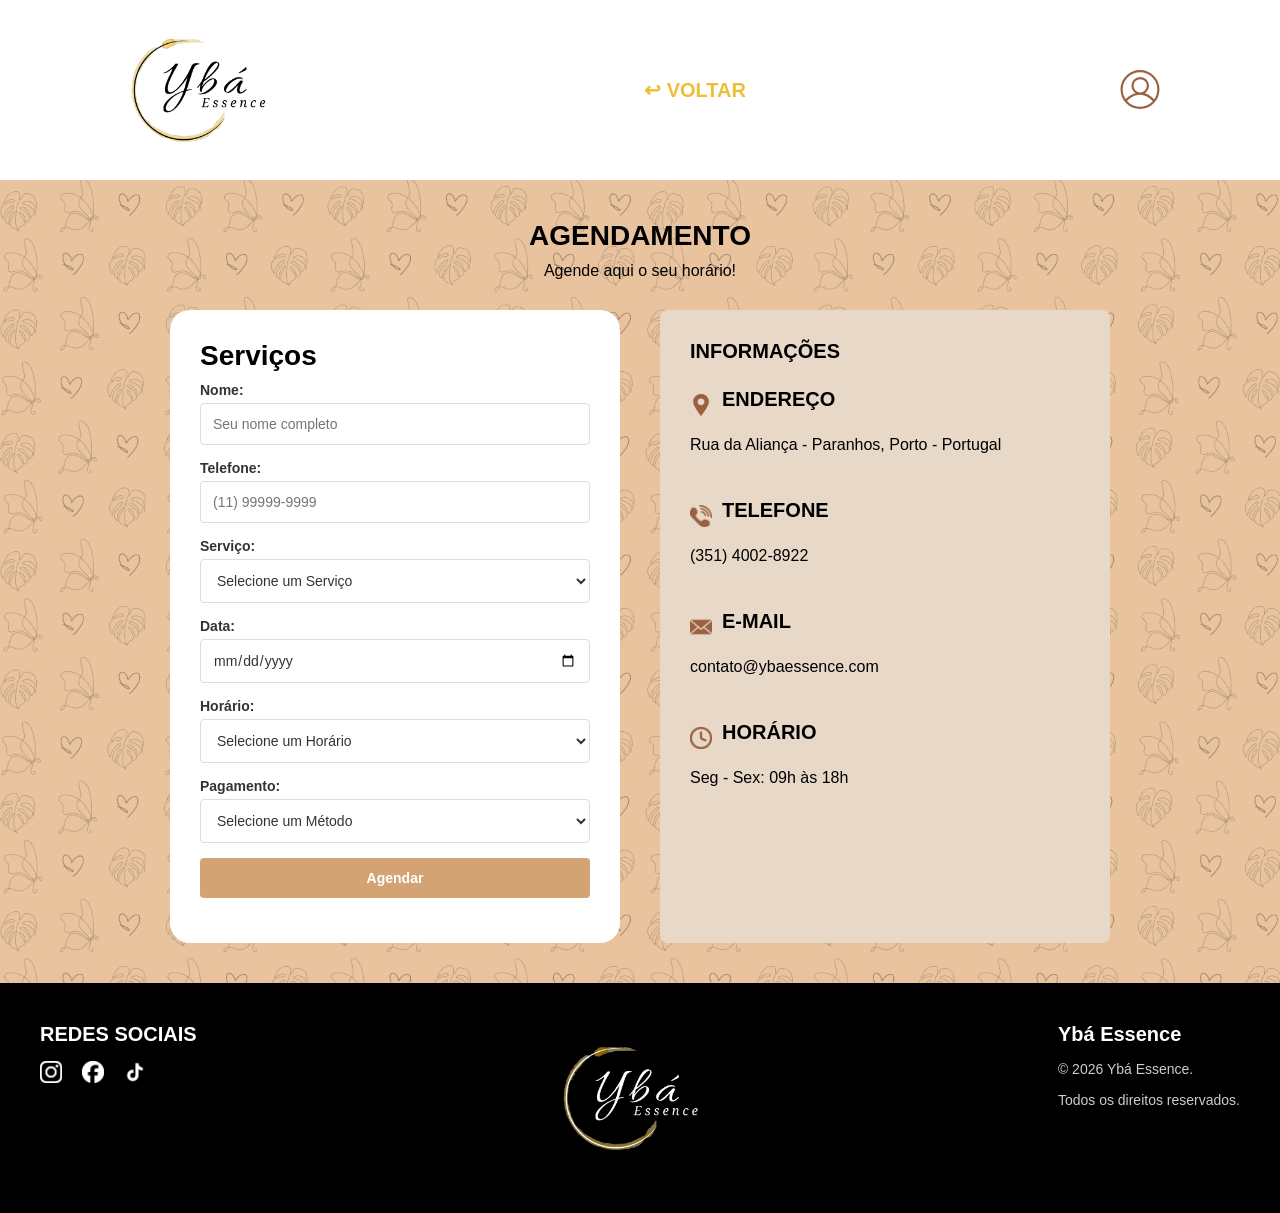
==== commit 2141f781: "Atualização do Telefone e Localização" ====
--- a/agendamento.html
+++ b/agendamento.html
@@ -78,13 +78,13 @@
                         <img src="assets/Localização.png" alt="Localização">
                         <h3>ENDEREÇO</h3>
                     </div>
-                    <p>Rua das Flores, 123 - São Paulo - PT</p>
+                    <p>Rua da Aliança - Paranhos, Porto - Portugal</p>
 
                     <div id="item">
                         <img src="assets/Telefone.png" alt="Localização">
                         <h3>TELEFONE</h3>
                     </div>
-                    <p>(11) 4002-8922</p>
+                    <p>(351) 4002-8922</p>
 
                     <div id="item">
                         <img src="assets/Email.png" alt="Localização">
